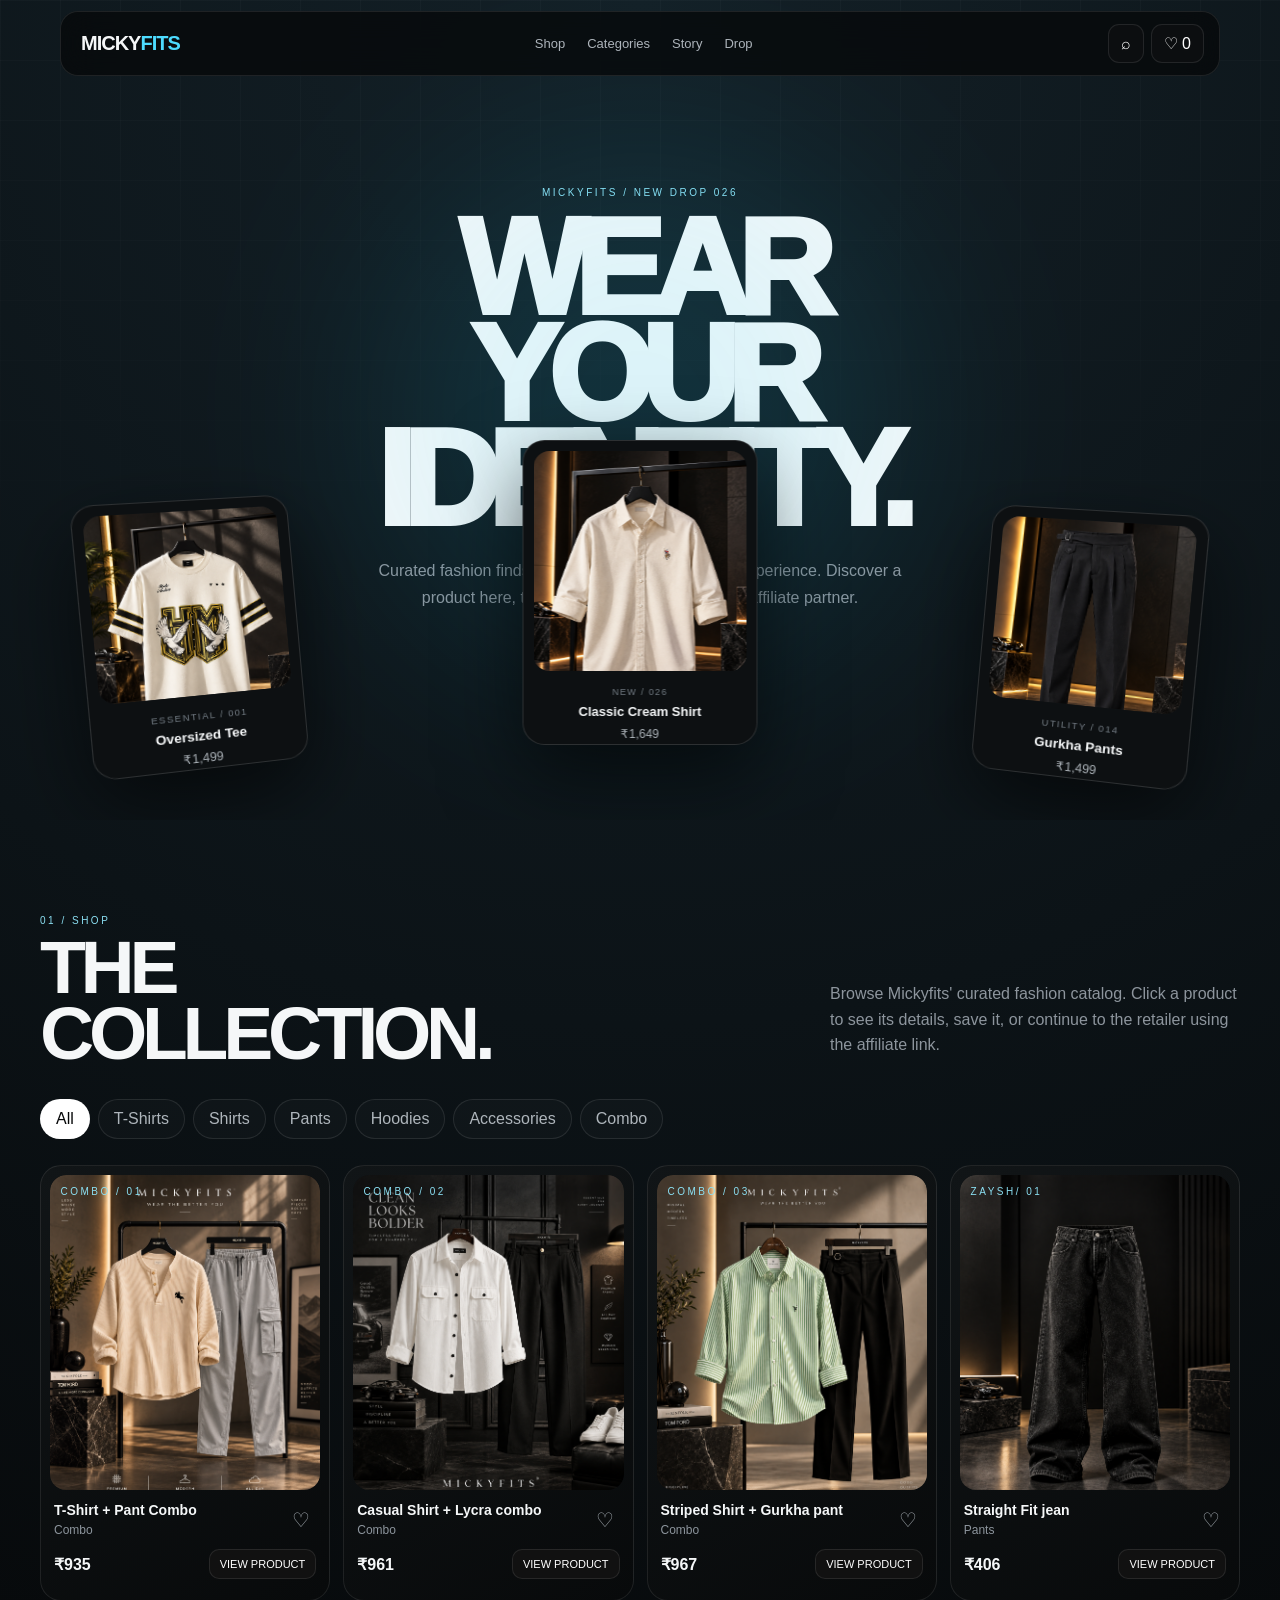
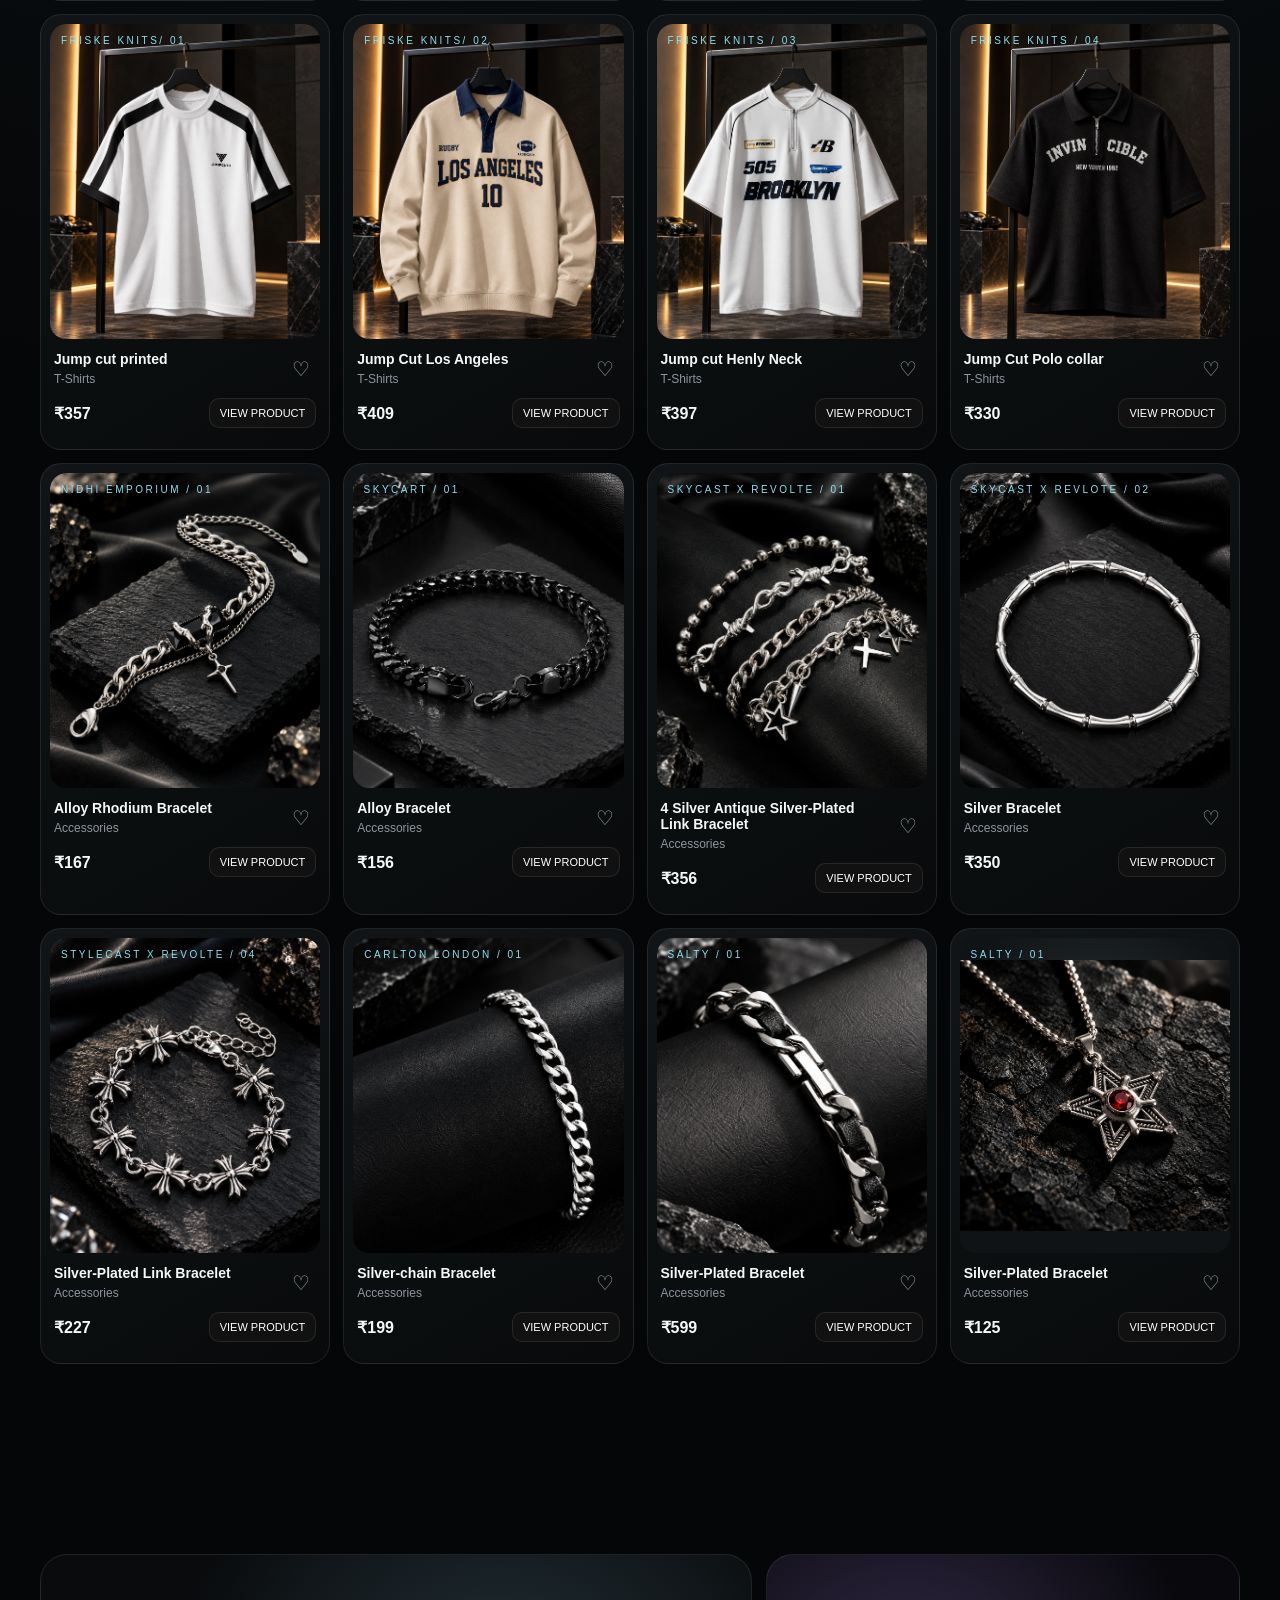
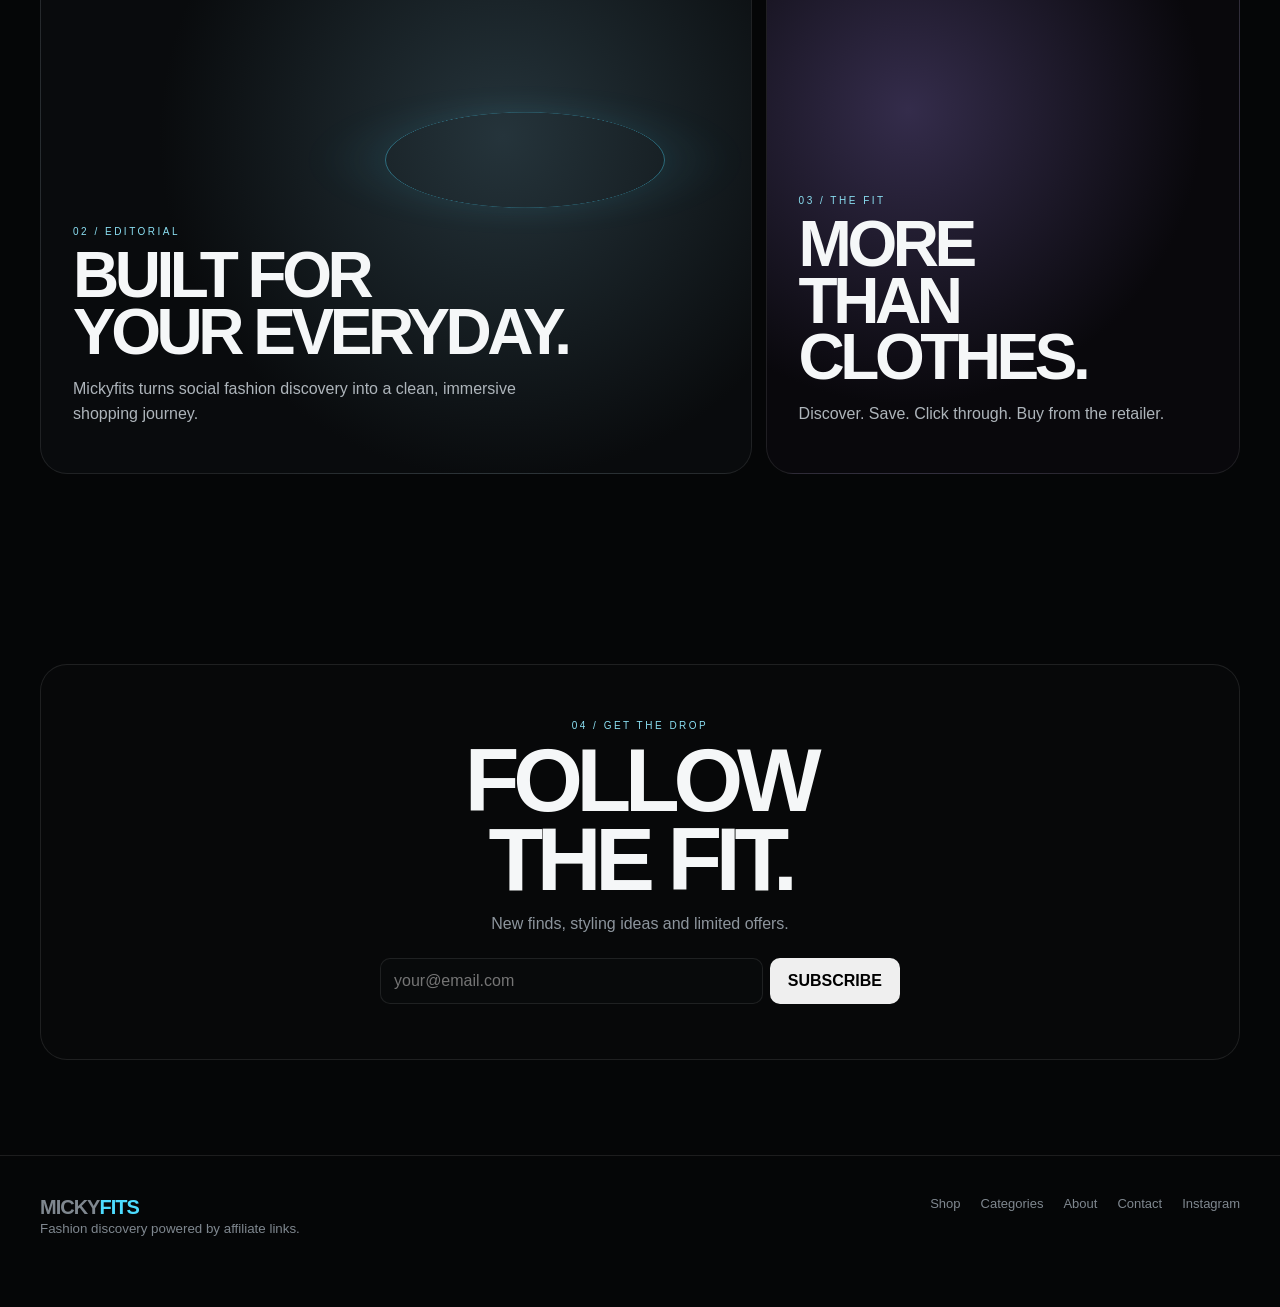
==== mickyfits-affiliate-3d/index.html @ f16ca730 "Initial commit - Mickyfits fashion website" ====
<!doctype html>
<html lang="en">
<head>
<meta charset="utf-8">
<meta name="viewport" content="width=device-width,initial-scale=1">
<title>MickyFits</title>
<style>
:root{--bg:#050607;--card:#0d1012;--line:#ffffff18;--text:#f5f7f8;--muted:#8d959d;--cyan:#4ddcff}
*{box-sizing:border-box}html{scroll-behavior:smooth}body{margin:0;background:radial-gradient(circle at 50% 0,#132027,#050607 45%);
  color:var(--text);font-family:Inter,Arial,sans-serif}
a{text-decoration:none;color:inherit}button,input{font:inherit}button{cursor:pointer}.wrap{width:min(1200px,calc(100% - 28px));margin:auto}
nav{position:fixed;z-index:20;
  top:11px;
  left:50%;
  transform:translateX(-50%);
  width:min(1160px,calc(100% - 24px));
  padding:12px 15px 12px 20px;
  border:1px solid var(--line);
  border-radius:18px;background:#07090acc;backdrop-filter:blur(18px);
  display:flex;
  align-items:center;
  justify-content:space-between}
.logo{font-size:20px;
  font-weight:900;
  letter-spacing:-1px}.logo span{color:var(--cyan)}.links{display:flex;
    gap:22px;font-size:13px;
    color:#adb4bb}.links a:hover{color:#fff}.navbtn{border:1px solid var(--line);
      background:#0c0e10;
      color:#fff;
      border-radius:11px;
      padding:9px 12px}.navactions{display:flex;gap:7px}
.hero{min-height:820px;
  position:relative;
  display:grid;
  place-items:center;
  text-align:center;padding:130px 0 80px;
  overflow:hidden}.grid{position:absolute;
    inset:0;opacity:.35;
    background:linear-gradient(#fff1 1px,transparent 1px),linear-gradient(90deg,#fff1 1px,transparent 1px);
    background-size:60px 60px;
    mask-image:linear-gradient(#000,transparent 75%)}.orb{position:absolute;
      width:520px;
      height:520px;
      border-radius:50%;
      background:#24d7ff;filter:blur(110px);
      opacity:.12}
.eyebrow{font-size:10px;
  letter-spacing:.25em;
  text-transform:uppercase;
  color:#8bdff2}.hero h1{font-size:clamp(60px,11vw,135px);
    line-height:.78;
    letter-spacing:-.09em;
    margin:18px 0;font-weight:950}.hero p{max-width:580px;
      margin:25px auto;color:var(--muted);
      line-height:1.7}.cta{display:inline-block;
        border:1px solid var(--line);
        border-radius:12px;
        padding:13px 18px;
        background:#fff;
        color:#050607;
        font-weight:800}.cta.alt{background:#ffffff08;
          color:#fff}
.stage{position:absolute;
  left:0;
  right:0;
  bottom:20px;
  height:360px;
  perspective:1300px}.float{position:absolute;
    width:205px;
    height:270px;
    border:1px solid #fff2;
    border-radius:22px;
    background:#0d1012;
    padding:10px;
    box-shadow:0 30px 80px #0009;
    transform-style:preserve-3d;
    animation:up 6s ease-in-out infinite}.float:nth-child(1){left:7%;bottom:30px;
      transform:rotateY(18deg) rotateZ(-5deg)}.float:nth-child(2){left:50%;
        bottom:55px;
        transform:translateX(-50%);
        width:235px;
        height:305px;
        animation-delay:-2s}.float:nth-child(3){right:7%;
          bottom:20px;
          transform:rotateY(-18deg) rotateZ(5deg);
          animation-delay:-4s}@keyframes up{50%{translate:0 -16px}}
.visual{height:185px;
  border-radius:16px;
  background:radial-gradient(circle at 50% 35%,#293136,#101315 62%);
  display:grid;
  place-items:center;
  position:relative;
  overflow:hidden}.float:nth-child(2) .visual{height:220px}.tee,.shirt,.pants,.hoodie{filter:drop-shadow(0 20px 18px #0008)}.tee{width:105px;
    height:125px;
    background:#111;border-radius:10px;
    clip-path:polygon(25% 0,40% 10%,60% 10%,75% 0,100% 18%,83% 43%,76% 34%,76% 100%,24% 100%,24% 34%,17% 43%,0 18%)}.shirt{width:115px;
      height:135px;
      background:#ddd3bf;
      clip-path:polygon(28% 0,40% 10%,60% 10%,72% 0,100% 20%,82% 48%,74% 39%,74% 100%,26% 100%,26% 39%,18% 48%,0 20%)}.pants{width:115px;height:150px;
        background:#1d2834;
        clip-path:polygon(18% 0,82% 0,92% 100%,58% 100%,50% 52%,42% 100%,8% 100%)}.meta{padding:10px 2px}.meta small{color:#737c84;
          letter-spacing:.15em;
          font-size:9px}.meta strong{display:block;
            margin:5px 0;
            font-size:13px}.meta span{color:#aab1b7;
              font-size:12px}.float .visual img{
                width:100%;
                height:100%;
                object-fit:contain;
                display:block;
                margin:auto;
              }
section{padding:95px 0}.head{display:flex;
  justify-content:space-between;align-items:end;
  gap:30px;
  margin-bottom:25px}.head h2{font-size:clamp(42px,6vw,75px);
    line-height:.88;
    letter-spacing:-.07em;
    margin:8px 0}.head p{max-width:410px;color:var(--muted);
      line-height:1.6}.cats{display:flex;gap:8px;
        overflow:auto;
        padding-bottom:10px}.cat{white-space:nowrap;
          border:1px solid var(--line);
          border-radius:99px;background:#ffffff05;
          color:#aeb5bb;
          padding:10px 15px}.cat.active,.cat:hover{background:#fff;color:#050607}

.products{display:grid;grid-template-columns:repeat(4,1fr);
  gap:13px}.product{border:1px solid var(--line);background:linear-gradient(150deg,#111517,#080a0b);
    border-radius:21px;
    padding:9px;
    transition:.25s;
    transform-style:preserve-3d}.product:hover{border-color:#4ddcff66;
      box-shadow:0 25px 65px #0008}.product .visual{height:315px}.info{padding:12px 4px}.row{display:flex;
      justify-content:space-between;gap:10px}.info h3{font-size:14px;
        margin:0 0 5px}.info p{font-size:12px;color:var(--muted);
          margin:0}.heart{border:0;
            background:none;
            color:#a3aab0;
            font-size:20px}.view{margin-top:12px;
              display:flex;
              justify-content:space-between;
              align-items:center}.miniBtn{border:1px solid var(--line);
                background:#111;
                color:#fff;
                border-radius:10px;
                padding:8px 10px;
                font-size:11px}
.editorial{display:grid;
  grid-template-columns:1.2fr .8fr;
  gap:14px}.edit{min-height:520px;
    border:1px solid var(--line);
    border-radius:27px;
    position:relative;
    overflow:hidden;
    background:radial-gradient(circle at 65% 35%,#25343b,#090b0d 60%)}.edit:nth-child(2){background:radial-gradient(circle at 30% 30%,#342c4b,#09080c 60%)}.editcopy{position:absolute;
      left:32px;
      right:25px;
      bottom:30px}.big{font-size:clamp(42px,5vw,72px);
        font-weight:900;
        line-height:.88;
        letter-spacing:-.07em;
        margin:10px 0}.ring{position:absolute;
          width:280px;
          height:280px;
          border:1px solid #4ddcff66;
          border-radius:50%;
          top:65px;
          right:12%;
          transform:rotateX(70deg);
          box-shadow:0 0 90px #4ddcff22}
.news{border:1px solid var(--line);
  border-radius:27px;
  padding:55px;
  text-align:center;
  background:#ffffff03}.news h2{font-size:clamp(45px,7vw,90px);
    line-height:.88;
    letter-spacing:-.07em;margin:10px}.news p{color:var(--muted)}.email{display:flex;
      max-width:520px;
      margin:25px auto 0;gap:7px}.email input{flex:1;
        min-width:0;
        background:#080a0b;
        border:1px solid var(--line);
        border-radius:10px;
        color:#fff;
        padding:13px}.email button{border:0;
          border-radius:10px;
          padding:13px 18px;
          font-weight:800}
footer{border-top:1px solid var(--line);
  padding:40px 0 70px;
  color:#7f878f}.foot{display:flex;
    justify-content:space-between;
    gap:20px;
    flex-wrap:wrap}.footlinks{display:flex;
      gap:20px;font-size:13px}
.modal,.side{position:fixed;
  inset:0;z-index:50;display:none;background:#000b;backdrop-filter:blur(10px)}.modal.open,.side.open{display:block}.detail{width:min(1000px,calc(100% - 24px));margin:45px auto;background:#0b0d0f;border:1px solid var(--line);border-radius:26px;padding:18px;display:grid;grid-template-columns:1fr 1fr;gap:16px}.detail .visual{height:570px}.detailText{padding:25px}.detailText h2{font-size:clamp(40px,5vw,70px);line-height:.9;letter-spacing:-.07em;margin:10px 0}.detailText p{color:var(--muted);line-height:1.7}.close{float:right;border:1px solid var(--line);background:#111;color:#fff;border-radius:10px;padding:8px 11px}.affiliate{margin-top:25px;display:flex;gap:8px;flex-wrap:wrap}.note{font-size:11px;color:#727a82;margin-top:12px}
.sidebox{position:absolute;right:0;top:0;height:100%;width:min(430px,100%);background:#0b0d0f;border-left:1px solid var(--line);padding:24px;overflow:auto}.wishitem{display:flex;gap:12px;border-bottom:1px solid var(--line);padding:13px 0}.mini{width:70px;height:80px;border-radius:11px;background:#15191b;display:grid;place-items:center}.empty{color:var(--muted);padding:25px 0}.toast{position:fixed;z-index:100;left:50%;bottom:24px;transform:translate(-50%,25px);opacity:0;background:#fff;color:#050607;padding:11px 16px;border-radius:10px;font-weight:700;transition:.25s}.toast.show{opacity:1;transform:translate(-50%,0)}
@media(max-width:900px){.links{display:none}.products{grid-template-columns:repeat(2,1fr)}.editorial{grid-template-columns:1fr}.detail{grid-template-columns:1fr}.detail .visual{height:400px}.stage .float{width:160px;height:220px}.stage .float:nth-child(2){width:185px;height:250px}.stage .visual{height:145px}.stage .float:nth-child(2) .visual{height:175px}}
@media(max-width:560px){.products{gap:8px}.product .visual{height:235px}.head{display:block}.head p{margin-top:15px}.stage .float:nth-child(1){left:-7%}.stage .float:nth-child(3){right:-7%}.stage .float:nth-child(2){bottom:45px}.news{padding:35px 16px}.email{flex-direction:column}}
</style>
</head>
<body>
<nav><a class="logo" href="#">MICKY<span>FITS</span></a><div class="links"><a href="#shop">Shop</a><a href="#categories">Categories</a><a href="#story">Story</a><a href="#drop">Drop</a></div><div class="navactions"><button class="navbtn" id="search">⌕</button><button class="navbtn" id="wishlist">♡ <span id="wishCount">0</span></button></div></nav>

<section class="hero"><div class="grid"></div><div class="orb"></div><div><div class="eyebrow">MICKYFITS / NEW DROP 026</div><h1>WEAR<br>YOUR<br>IDENTITY.</h1><p>Curated fashion finds with a futuristic 3D shopping experience. Discover a product here, then shop it directly through our affiliate partner.</p><a class="cta" href="#shop">EXPLORE THE DROP</a></div>
<div class="stage">
<div class="float">
  <div class="visual">
    <img src="images/hero-tshirt.png" alt="T-Shirt">
  </div>
  <div class="meta">
    <small>ESSENTIAL / 001</small>
    <strong>Oversized Tee</strong>
    <span>₹1,499</span>
  </div>
</div>

<div class="float">
  <div class="visual">
    <img src="images/hero-shirt.png" alt="Shirt">
  </div>
  <div class="meta">
    <small>NEW / 026</small>
    <strong>Classic Cream Shirt</strong>
    <span>₹1,649</span>
  </div> 
</div>

<div class="float">
  <div class="visual">
    <img src="images/hero-pant.png" alt="Pants">
  </div>
  <div class="meta">
    <small>UTILITY / 014</small>
    <strong>Gurkha Pants</strong>
    <span>₹1,499</span>
  </div>
</div>
</div></section>

<section id="shop"><div class="wrap"><div class="head"><div><div class="eyebrow">01 / SHOP</div><h2>THE<br>COLLECTION.</h2></div><p>Browse Mickyfits' curated fashion catalog. Click a product to see its details, save it, or continue to the retailer using the affiliate link.</p></div>
<div class="cats" id="categories"><button class="cat active" data-cat="All">All</button><button class="cat" data-cat="T-Shirts">T-Shirts</button><button class="cat" data-cat="Shirts">Shirts</button><button class="cat" data-cat="Pants">Pants</button><button class="cat" data-cat="Hoodies">Hoodies</button> <button class="cat" data-cat="Accessories">Accessories</button><button class="cat" data-cat="Combo">Combo</button></div>
<div class="products" id="products" style="margin-top:16px"></div></div></section>

<section id="story"><div class="wrap"><div class="editorial"><div class="edit"><div class="ring"></div><div class="editcopy"><div class="eyebrow">02 / EDITORIAL</div><div class="big">BUILT FOR<br>YOUR EVERYDAY.</div><p style="color:#aeb5bb;max-width:450px;line-height:1.6">Mickyfits turns social fashion discovery into a clean, immersive shopping journey.</p></div></div><div class="edit"><div class="editcopy"><div class="eyebrow">03 / THE FIT</div><div class="big">MORE<br>THAN<br>CLOTHES.</div><p style="color:#aeb5bb;line-height:1.6">Discover. Save. Click through. Buy from the retailer.</p></div></div></div></div></section>

<section id="drop"><div class="wrap"><div class="news"><div class="eyebrow">04 / GET THE DROP</div><h2>FOLLOW<br>THE FIT.</h2><p>New finds, styling ideas and limited offers.</p><form class="email" id="email"><input type="email" placeholder="your@email.com" required><button>SUBSCRIBE</button></form></div></div></section>

<footer><div class="wrap foot"><div><div class="logo">MICKY<span>FITS</span></div><small>Fashion discovery powered by affiliate links.</small></div><div class="footlinks"><a href="#shop">Shop</a><a href="#categories">Categories</a><a href="#story">About</a><a href="mailto:hello@mickyfits.com">Contact</a><a href="#">Instagram</a></div></div></footer>

<div class="modal" id="modal"><div class="detail"><div class="visual" id="detailVisual"></div><div class="detailText"><button class="close" id="closeDetail">Close</button><div class="eyebrow" id="detailTag"></div><h2 id="detailName"></h2><div style="font-size:24px;font-weight:800" id="detailPrice"></div><p>This is a curated affiliate recommendation. Product availability, size options, shipping and final purchase are handled by the retailer.</p><div class="affiliate" id="affiliateArea"><a class="cta" id="affiliate" target="_blank" rel="nofollow sponsored noopener">SHOP THIS PRODUCT ↗</a><a class="cta" id="affiliate2" target="_blank" rel="nofollow sponsored noopener" style="display:none">SHOP SECOND PRODUCT ↗</a><button class="cta alt" id="save">♡ SAVE TO WISHLIST</button></div><div class="note">Affiliate disclosure: Mickyfits may earn a commission from qualifying purchases. Replace the demo affiliate URL with your real tracking link.</div></div></div></div>

<div class="side" id="side"><div class="sidebox"><button class="close" id="closeWish">Close</button><h2>Your Wishlist</h2><div id="wishItems"></div></div></div>
<div class="toast" id="toast"></div>


<script>
const products=[
{id:1,name:"T-Shirt + Pant Combo",cat:"Combo",price:360 + 575 ,type:"Combo",tag:"COMBO / 01",images:"images/Combo/5.2.png",url:"https://ajiio.co/aUGeFt",url2:"https://ajiio.co/cVuMcI",product1Name:"Henley-Neck T-Shirt",product1Price:360,product2Name:"Matching Pant",product2Price:575},
{id:2,name:"Casual Shirt + Lycra combo",cat:"Combo",price:498 + 463 ,type:"Combo",tag:"Combo / 02",images:"images/Combo/1.png",url:"https://fkrt.co/IY9PkU",url2:"https://fkrt.co/BAEHGD",product1Name:"DEELMO Casual shirt ",product1Price:498,product2Name:"Lycra pant",product2Price:463},
{id:3,name:"Striped Shirt + Gurkha pant",cat:"Combo",price:317 + 650,type:"Combo",tag:"Combo / 03",images:"images/Combo/4.2.png",url:"https://fkrt.co/CCOABQ", url2:"https://fkrt.co/e9it0J", product1Name:"Striped shirt ",product1Price:317,product2Name:"Gurkha pant",product2Price:650},
{id:4,name:"Straight Fit jean",cat:"Pants",price:406,type:"Pant",tag:"Zaysh/ 01",images:"images/pant/Zaysh 01.png",url:"https://fkrt.co/p62V5D"},
{id:5,name:"Jump cut printed ",cat:"T-Shirts",price:357,type:"T-Shirts",tag:"FRISKE KNITS/ 01",images:"images/tshirt/3.png", url:"https://myntr.in/YHE7xZ"},
{id:6,name:"Jump Cut Los Angeles",cat:"T-Shirts",price:409,type:"T-Shirt",tag:"FRISKE KNITS/ 02",images:"images/tshirt/4.png",url:"https://myntr.in/KCJzse"},
{id:7,name:"Jump cut Henly Neck",cat:"T-Shirts",price:397,type:"T-Shirts",tag:"FRISKE KNITS / 03",images:"images/tshirt/2.png", url:"https://fkrt.co/wmUzas"},
{id:8,name:"Jump Cut Polo collar",cat:"T-Shirts",price:330,type:"T-Shirts",tag:"FRISKE KNITS / 04",images:"images/tshirt/1.png",url:"https://myntr.in/GXf1WN"},
{id:9,name:"Alloy Rhodium Bracelet",cat:"Accessories",price:167,type:"Accessories",tag:"Nidhi Emporium / 01",images:"images/acc/1b.png",url:"https://fkrt.co/UAimuN"},
{id:10,name:"Alloy Bracelet",cat:"Accessories",price:156,type:"Accessories",tag:"Skycart / 01",images:"images/acc/2b.png",url:"https://fkrt.co/LKrd8H"},
{id:11,name:"4 Silver Antique Silver-Plated Link Bracelet",cat:"Accessories",price:356,type:"Accessories",tag:"Skycast x Revolte / 01",images:"images/acc/3b.png",url:"https://myntr.in/zjkysz"},
{id:12,name:"Silver Bracelet",cat:"Accessories",price:350,type:"Accessories",tag:"Skycast x Revlote / 02",images:"images/acc/4b.png",url:"https://myntr.in/jNt6P9"},
{id:13,name:"Silver-Plated Link Bracelet",cat:"Accessories",price:227,type:"Accessories",tag:"StyleCast x Revolte / 04",images:"images/acc/5b.png",url:"https://myntr.in/KrLtCR"},
{id:14,name:"Silver-chain Bracelet",cat:"Accessories",price:199,type:"Accessories",tag:"Carlton London / 01",images:"images/acc/6b.png",url:"https://myntr.in/OLyxb7"},
{id:15,name:"Silver-Plated Bracelet",cat:"Accessories",price: 599,type:"Accessories",tag:"SALTY / 01",images:"images/acc/7b.png",url:"https://7myntr.in/RuwSPJ"},
{id:16,name:"Silver-Plated Bracelet",cat:"Accessories",price: 125,type:"Accessories",tag:"SALTY / 01",images:"images/acc/8b.png",url:"https://fkrt.co/NxELk8"},
];



let wishlist=[];
try {
  const storedWishlist=JSON.parse(localStorage.getItem("mickyfitsWishlist")||"[]");
  wishlist=Array.isArray(storedWishlist) ? storedWishlist.filter(id=>Number.isInteger(id)) : [];
} catch (error) {
  wishlist=[];
}
let current=null;
const $=s=>document.querySelector(s), productsEl=$("#products"), modal=$("#modal"), side=$("#side");
function visual(t,image){if(image)return`<img src="${image}" alt="Product image" style="width:100%;height:100%;object-fit:contain;border-radius:16px">`;if(t==="tee")return'<div class="tee"></div>';if(t==="shirt")return'<div class="shirt"></div>';if(t==="pants")return'<div class="pants"></div>';if(t==="white")return'<div class="tee" style="background:#eee"></div>';if(t==="denim")return'<div class="pants" style="background:#40556b"></div>';if(t==="overshirt")return'<div class="shirt" style="background:#292d31"></div>';if(t==="stone")return'<div class="pants" style="background:#9a927f"></div>';return'<div class="hoodie" style="width:115px;height:145px;background:#25282b;border-radius:12px;clip-path:polygon(25% 0,40% 11%,60% 11%,75% 0,100% 20%,82% 45%,75% 38%,75% 100%,25% 100%,25% 38%,18% 45%,0 20%)"></div>'}
function save(){localStorage.setItem("mickyfitsWishlist",JSON.stringify(wishlist));updateWish()}
function updateWish(){wishlist=wishlist.filter(id=>products.some(p=>p.id===id));$("#wishCount").textContent=wishlist.length;$("#wishItems").innerHTML=wishlist.length?wishlist.map(id=>{let p=products.find(x=>x.id===id);return`<div class="wishitem"><div class="mini">${visual(p.type,p.images)}</div><div><b>${p.name}</b><div style="color:#89929a;font-size:12px;margin:5px 0">₹${p.price.toLocaleString("en-IN")}</div><button class="navbtn openwish" data-id="${p.id}">View</button> <button class="navbtn remwish" data-id="${p.id}">Remove</button></div></div>`}).join(""):'<div class="empty">No saved products yet.</div>'}
function render(cat="All", query=""){
  const normalize = value => String(value || "").toLowerCase().replace(/[^a-z0-9]+/g," ").trim().replace(/\s+/g," ");
  const compact = value => normalize(value).replace(/\s/g,"");
  const terms = normalize(query).split(" ").filter(Boolean);
  const filtered = products.filter(p => {
    const categoryMatch = cat === "All" || p.cat === cat;
    if (!categoryMatch) return false;
    if (!terms.length) return true;
    const searchable = normalize([p.name,p.cat,p.type,p.tag,p.product1Name,p.product2Name].filter(Boolean).join(" "));
    const searchableCompact = compact(searchable);
    return terms.every(term => searchable.includes(term) || searchableCompact.includes(term.replace(/\s/g,"")));
  });
  productsEl.innerHTML = filtered.length ? filtered.map(p=>`<article class="product tilt"><div class="visual openProduct" data-id="${p.id}">${visual(p.type,p.images)}<span class="eyebrow" style="position:absolute;top:11px;left:11px">${p.tag}</span></div><div class="info"><div class="row"><div><h3>${p.name}</h3><p>${p.cat}</p></div><button class="heart wish" data-id="${p.id}">${wishlist.includes(p.id)?"♥":"♡"}</button></div><div class="view"><b>₹${p.price.toLocaleString("en-IN")}</b><button class="miniBtn openProduct" data-id="${p.id}">VIEW PRODUCT</button></div></div></article>`).join("") : `<div class="empty" style="grid-column:1/-1;padding:32px 0">No products found${query ? ` for “${query.replace(/[&<>"']/g, "")}”` : " in this category"}. Try a product name or category such as bracelet, shirt, pants, or combo.</div>`;
  tilt();
}
function tilt(){document.querySelectorAll(".tilt").forEach(c=>{c.onmousemove=e=>{let r=c.getBoundingClientRect(),x=e.clientX/r.width-r.left/r.width-.5,y=e.clientY/r.height-r.top/r.height-.5;c.style.transform=`perspective(900px) rotateX(${y*-6}deg) rotateY(${x*8}deg)`};c.onmouseleave=()=>c.style.transform=""})}

function openProduct(id){
  current=products.find(p=>p.id===+id);
  $("#detailVisual").innerHTML=visual(current.type,current.images);
  $("#detailTag").textContent=current.tag;
  $("#detailName").textContent=current.name;
  $("#detailPrice").textContent="₹"+current.price.toLocaleString("en-IN");
  $("#affiliate").href=current.url;

  if(current.cat==="Combo" && current.url2){
    $("#affiliate").textContent="SHOP T-SHIRT ↗";
  }else if(current.cat==="T-Shirts"){
    $("#affiliate").textContent="SHOP T-SHIRT ↗";
  }else if(current.cat==="Shirts"){
    $("#affiliate").textContent="SHOP SHIRT ↗";
  }else if(current.cat==="Pants"){
    $("#affiliate").textContent="SHOP PANTS ↗";
  }else if(current.cat==="Accessories"){
    $("#affiliate").textContent="SHOP ↗";
  }else if(current.cat==="Hoodies"){
    $("#affiliate").textContent="SHOP HOODIE ↗";
  }else{
    $("#affiliate").textContent="SHOP PRODUCT ↗";
  }

  const second=$("#affiliate2");
  if(current.cat==="Combo"&&current.url2){
    second.style.display="inline-block";
    second.href=current.url2;
    second.textContent="SHOP PANT ↗";
  }else{
    second.style.display="none";
  }

  $("#save").textContent=wishlist.includes(current.id)
    ?"♥ SAVED TO WISHLIST"
    :"♡ SAVE TO WISHLIST";
  modal.classList.add("open");
}
function toggle(id){id=+id;wishlist=wishlist.includes(id)?wishlist.filter(x=>x!==id):[...wishlist,id];save();render(document.querySelector(".cat.active")?.dataset.cat||"All");if(current?.id===id)$("#save").textContent=wishlist.includes(id)?"♥ SAVED TO WISHLIST":"♡ SAVE TO WISHLIST"}
function toast(s){let t=$("#toast");t.textContent=s;t.classList.add("show");setTimeout(()=>t.classList.remove("show"),1700)}
productsEl.onclick=e=>{let o=e.target.closest(".openProduct"),w=e.target.closest(".wish");if(o)openProduct(o.dataset.id);else if(w)toggle(w.dataset.id)}
$("#categories").onclick=e=>{let b=e.target.closest(".cat");if(!b)return;document.querySelectorAll(".cat").forEach(x=>x.classList.remove("active"));b.classList.add("active");render(b.dataset.cat)}
$("#closeDetail").onclick=()=>modal.classList.remove("open");modal.onclick=e=>{if(e.target===modal)modal.classList.remove("open")}
$("#save").onclick=()=>current&&toggle(current.id)
$("#wishlist").onclick=()=>{updateWish();side.classList.add("open")};$("#closeWish").onclick=()=>side.classList.remove("open");side.onclick=e=>{if(e.target===side)side.classList.remove("open")}
$("#wishItems").onclick=e=>{let v=e.target.closest(".openwish"),r=e.target.closest(".remwish");if(v){side.classList.remove("open");openProduct(v.dataset.id)}if(r){wishlist=wishlist.filter(x=>x!==+r.dataset.id);save();render()}}
$("#search").onclick=()=>{
  const q=prompt("Search Mickyfits products by name, category, or tag");
  if(q===null || !q.trim()) return;
  document.querySelectorAll(".cat").forEach(x=>x.classList.toggle("active",x.dataset.cat==="All"));
  render("All",q.trim());
  location.hash="shop";
  document.querySelector("#shop").scrollIntoView({behavior:"smooth",block:"start"});
  const normalize = value => String(value || "").toLowerCase().replace(/[^a-z0-9]+/g," ").trim().replace(/\s+/g," ");
  const terms=normalize(q).split(" ").filter(Boolean);
  const count=products.filter(p=>{
    const searchable=normalize([p.name,p.cat,p.type,p.tag,p.product1Name,p.product2Name].filter(Boolean).join(" "));
    const compact=searchable.replace(/\s/g,"");
    return terms.every(term=>searchable.includes(term)||compact.includes(term.replace(/\s/g,"")));
  }).length;
  if(count) toast(`${count} product${count===1?"":"s"} found`);
}
$("#email").onsubmit=e=>{e.preventDefault();toast("You're on the Mickyfits drop list.");e.target.reset()}
render();updateWish();
</script>
</body></html>
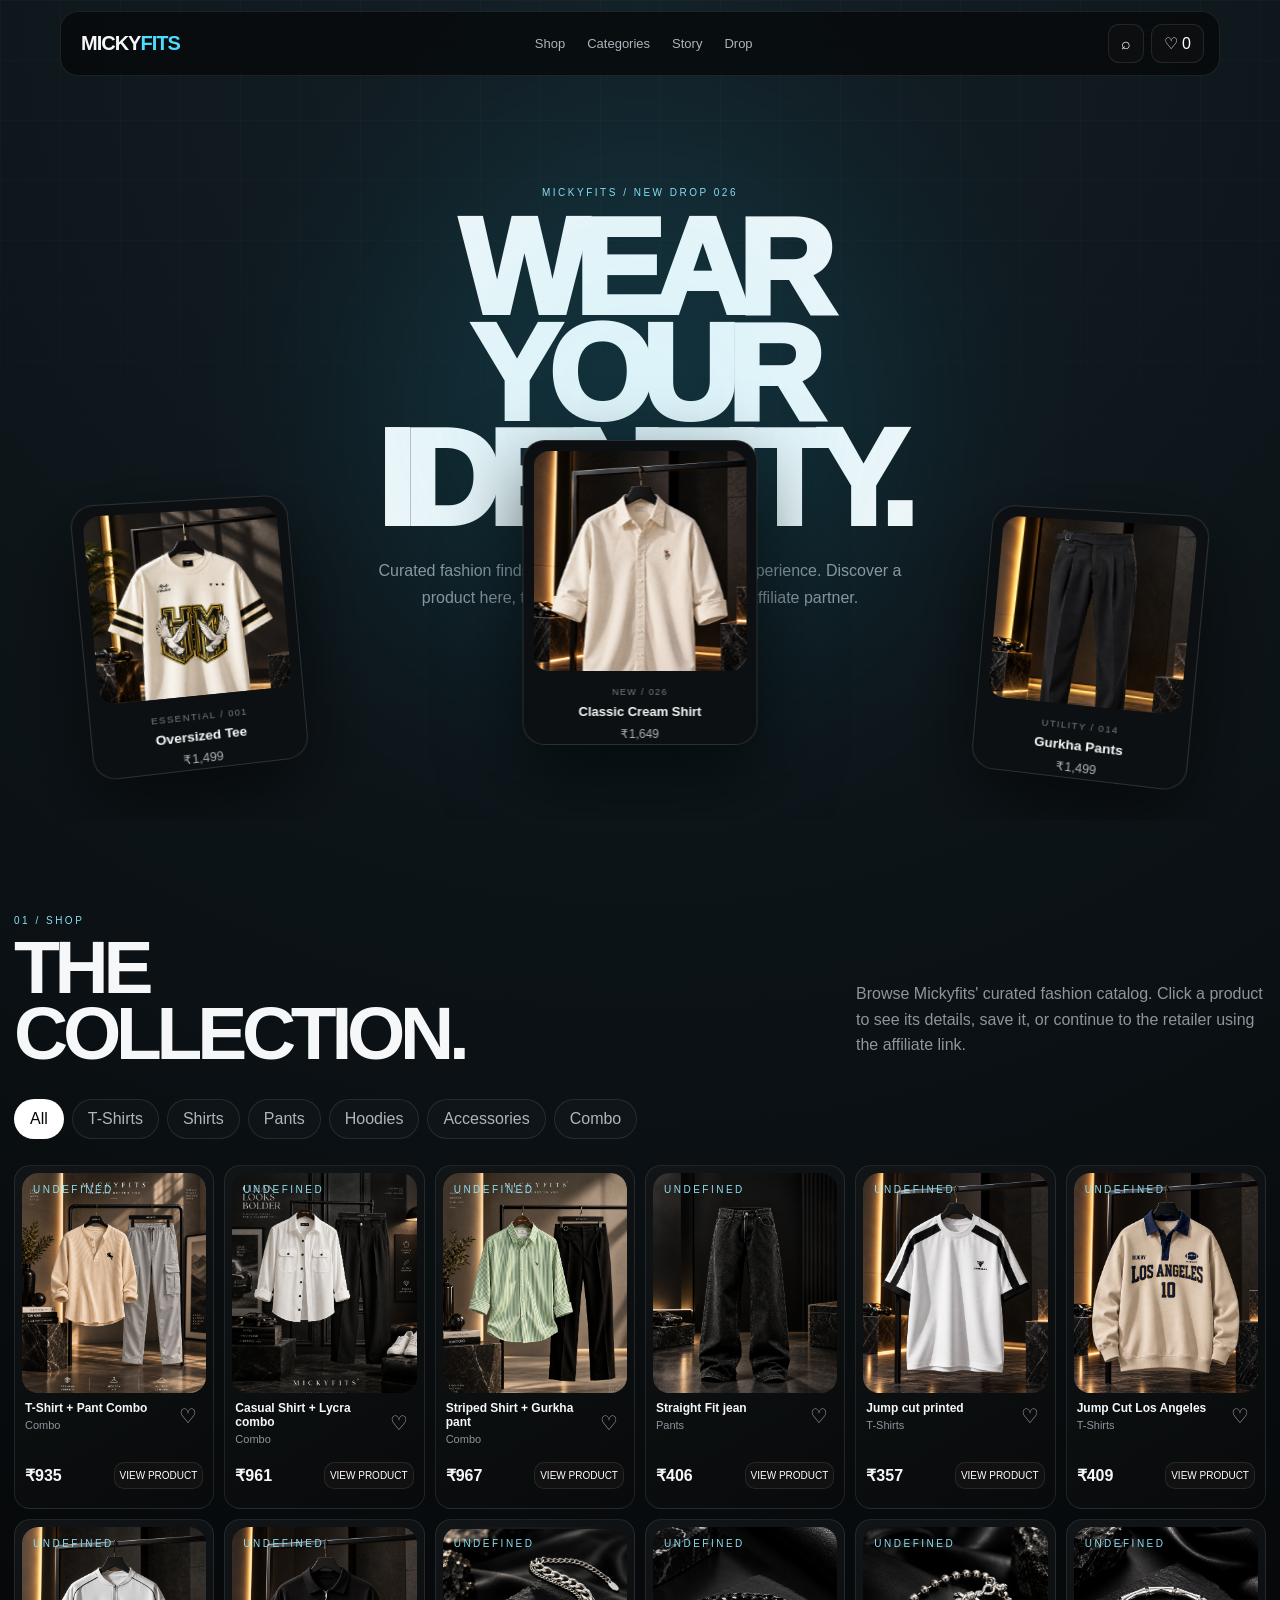
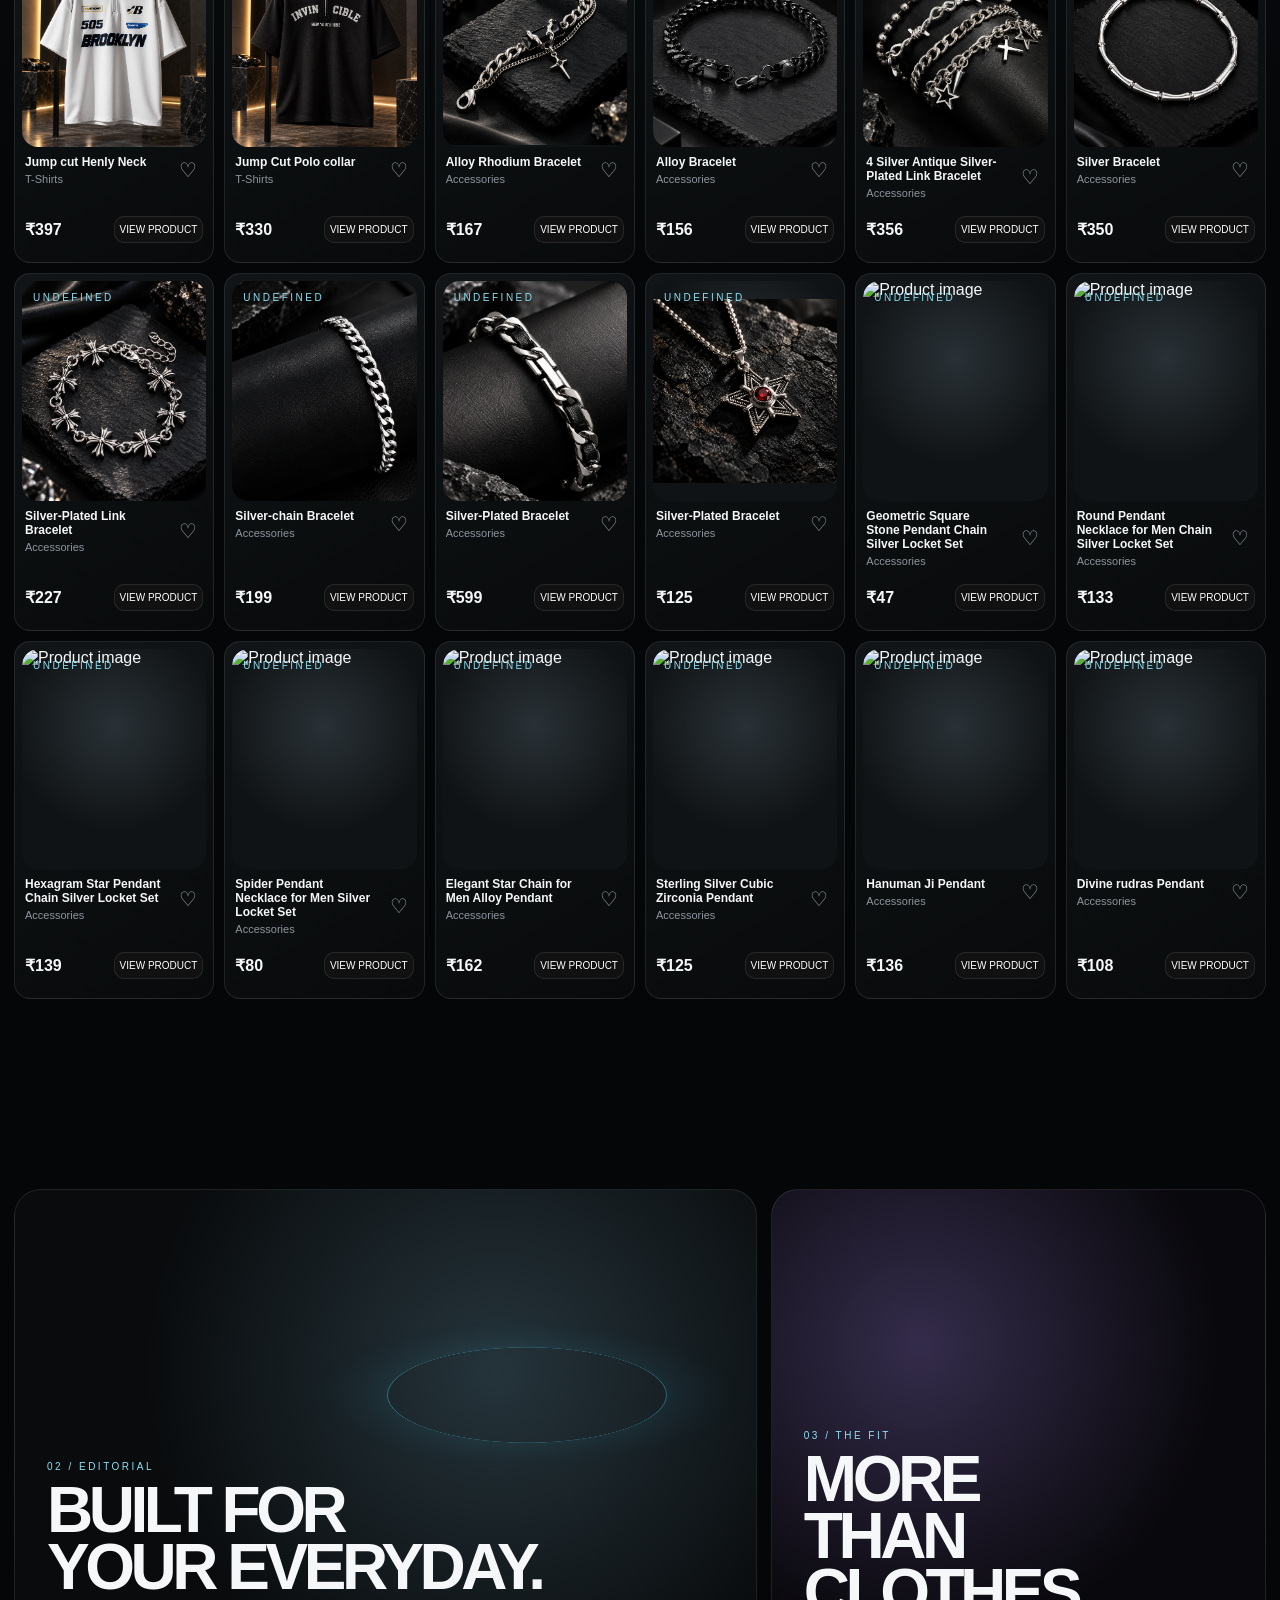
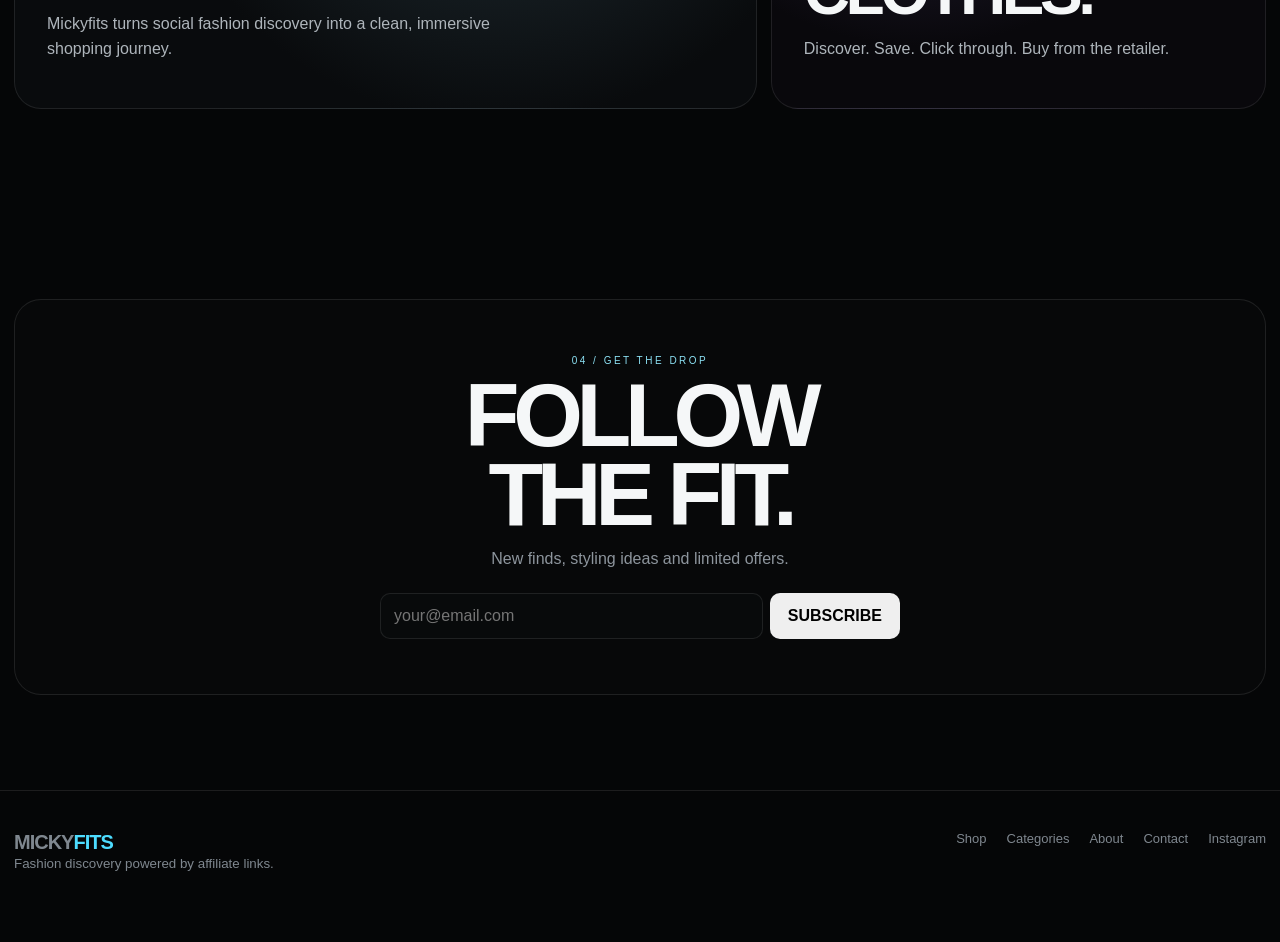
==== commit 56a707ec: "Enhance product grid and wishlist features Updated product grid layout and styles, modified product " ====
--- a/mickyfits-affiliate-3d/index.html
+++ b/mickyfits-affiliate-3d/index.html
@@ -8,7 +8,7 @@
 :root{--bg:#050607;--card:#0d1012;--line:#ffffff18;--text:#f5f7f8;--muted:#8d959d;--cyan:#4ddcff}
 *{box-sizing:border-box}html{scroll-behavior:smooth}body{margin:0;background:radial-gradient(circle at 50% 0,#132027,#050607 45%);
   color:var(--text);font-family:Inter,Arial,sans-serif}
-a{text-decoration:none;color:inherit}button,input{font:inherit}button{cursor:pointer}.wrap{width:min(1200px,calc(100% - 28px));margin:auto}
+a{text-decoration:none;color:inherit}button,input{font:inherit}button{cursor:pointer}.wrap{width:min(1800px,calc(100% - 28px));margin:auto}
 nav{position:fixed;z-index:20;
   top:11px;
   left:50%;
@@ -125,27 +125,52 @@
           color:#aeb5bb;
           padding:10px 15px}.cat.active,.cat:hover{background:#fff;color:#050607}
 
-.products{display:grid;grid-template-columns:repeat(4,1fr);
-  gap:13px}.product{border:1px solid var(--line);background:linear-gradient(150deg,#111517,#080a0b);
-    border-radius:21px;
-    padding:9px;
-    transition:.25s;
-    transform-style:preserve-3d}.product:hover{border-color:#4ddcff66;
-      box-shadow:0 25px 65px #0008}.product .visual{height:315px}.info{padding:12px 4px}.row{display:flex;
-      justify-content:space-between;gap:10px}.info h3{font-size:14px;
-        margin:0 0 5px}.info p{font-size:12px;color:var(--muted);
+
+.products {
+    display: grid;
+    grid-template-columns: repeat(6, minmax(0, 1fr));
+    gap: 10px;
+  }
+  .product{border:1px solid var(--line);background:linear-gradient(150deg,#111517,#080a0b);
+    border-radius:16px;
+    padding: 7px;
+    transition:.2s;
+    transform-style:preserve-3d;
+    display:flex;
+    flex-direction:column;
+  }
+    .product:hover{border-color:#4ddcff66;
+      box-shadow:0 25px 65px #0008}
+      .product .visual{height:220px}
+      .info{padding:8px 3px;
+      display:flex;
+      flex-direction:column;
+      flex: 1;
+    }
+      .row{display:flex;
+      justify-content:space-between;gap:10px}.info h3{font-size:12px;
+        margin:0 0 4px}.info p{font-size:11px;color:var(--muted);
           margin:0}.heart{border:0;
             background:none;
             color:#a3aab0;
-            font-size:20px}.view{margin-top:12px;
+            font-size:20px}
+            .view{margin-top: auto;
+              padding-top: 12px;
+              gap: 5px;
               display:flex;
               justify-content:space-between;
-              align-items:center}.miniBtn{border:1px solid var(--line);
+              align-items:center;
+              min-height:48px
+            }
+              .miniBtn{
+                border:1px solid var(--line);
                 background:#111;
                 color:#fff;
                 border-radius:10px;
-                padding:8px 10px;
-                font-size:11px}
+                padding:7px 5px;
+                font-size:10px;
+                white-space:nowrap;
+              }
 .editorial{display:grid;
   grid-template-columns:1.2fr .8fr;
   gap:14px}.edit{min-height:520px;
@@ -197,7 +222,10 @@
 .modal,.side{position:fixed;
   inset:0;z-index:50;display:none;background:#000b;backdrop-filter:blur(10px)}.modal.open,.side.open{display:block}.detail{width:min(1000px,calc(100% - 24px));margin:45px auto;background:#0b0d0f;border:1px solid var(--line);border-radius:26px;padding:18px;display:grid;grid-template-columns:1fr 1fr;gap:16px}.detail .visual{height:570px}.detailText{padding:25px}.detailText h2{font-size:clamp(40px,5vw,70px);line-height:.9;letter-spacing:-.07em;margin:10px 0}.detailText p{color:var(--muted);line-height:1.7}.close{float:right;border:1px solid var(--line);background:#111;color:#fff;border-radius:10px;padding:8px 11px}.affiliate{margin-top:25px;display:flex;gap:8px;flex-wrap:wrap}.note{font-size:11px;color:#727a82;margin-top:12px}
 .sidebox{position:absolute;right:0;top:0;height:100%;width:min(430px,100%);background:#0b0d0f;border-left:1px solid var(--line);padding:24px;overflow:auto}.wishitem{display:flex;gap:12px;border-bottom:1px solid var(--line);padding:13px 0}.mini{width:70px;height:80px;border-radius:11px;background:#15191b;display:grid;place-items:center}.empty{color:var(--muted);padding:25px 0}.toast{position:fixed;z-index:100;left:50%;bottom:24px;transform:translate(-50%,25px);opacity:0;background:#fff;color:#050607;padding:11px 16px;border-radius:10px;font-weight:700;transition:.25s}.toast.show{opacity:1;transform:translate(-50%,0)}
-@media(max-width:900px){.links{display:none}.products{grid-template-columns:repeat(2,1fr)}.editorial{grid-template-columns:1fr}.detail{grid-template-columns:1fr}.detail .visual{height:400px}.stage .float{width:160px;height:220px}.stage .float:nth-child(2){width:185px;height:250px}.stage .visual{height:145px}.stage .float:nth-child(2) .visual{height:175px}}
+@media(max-width:900px){
+  .links{display:none}
+  .products{grid-template-columns: repeat(6, minmax(0, 1fr));}
+  .editorial{grid-template-columns:1fr}.detail{grid-template-columns:1fr}.detail .visual{height:400px}.stage .float{width:160px;height:220px}.stage .float:nth-child(2){width:185px;height:250px}.stage .visual{height:145px}.stage .float:nth-child(2) .visual{height:175px}}
 @media(max-width:560px){.products{gap:8px}.product .visual{height:235px}.head{display:block}.head p{margin-top:15px}.stage .float:nth-child(1){left:-7%}.stage .float:nth-child(3){right:-7%}.stage .float:nth-child(2){bottom:45px}.news{padding:35px 16px}.email{flex-direction:column}}
 </style>
 </head>
@@ -258,53 +286,41 @@
 
 <script>
 const products=[
-{id:1,name:"T-Shirt + Pant Combo",cat:"Combo",price:360 + 575 ,type:"Combo",tag:"COMBO / 01",images:"images/Combo/5.2.png",url:"https://ajiio.co/aUGeFt",url2:"https://ajiio.co/cVuMcI",product1Name:"Henley-Neck T-Shirt",product1Price:360,product2Name:"Matching Pant",product2Price:575},
-{id:2,name:"Casual Shirt + Lycra combo",cat:"Combo",price:498 + 463 ,type:"Combo",tag:"Combo / 02",images:"images/Combo/1.png",url:"https://fkrt.co/IY9PkU",url2:"https://fkrt.co/BAEHGD",product1Name:"DEELMO Casual shirt ",product1Price:498,product2Name:"Lycra pant",product2Price:463},
-{id:3,name:"Striped Shirt + Gurkha pant",cat:"Combo",price:317 + 650,type:"Combo",tag:"Combo / 03",images:"images/Combo/4.2.png",url:"https://fkrt.co/CCOABQ", url2:"https://fkrt.co/e9it0J", product1Name:"Striped shirt ",product1Price:317,product2Name:"Gurkha pant",product2Price:650},
-{id:4,name:"Straight Fit jean",cat:"Pants",price:406,type:"Pant",tag:"Zaysh/ 01",images:"images/pant/Zaysh 01.png",url:"https://fkrt.co/p62V5D"},
-{id:5,name:"Jump cut printed ",cat:"T-Shirts",price:357,type:"T-Shirts",tag:"FRISKE KNITS/ 01",images:"images/tshirt/3.png", url:"https://myntr.in/YHE7xZ"},
-{id:6,name:"Jump Cut Los Angeles",cat:"T-Shirts",price:409,type:"T-Shirt",tag:"FRISKE KNITS/ 02",images:"images/tshirt/4.png",url:"https://myntr.in/KCJzse"},
-{id:7,name:"Jump cut Henly Neck",cat:"T-Shirts",price:397,type:"T-Shirts",tag:"FRISKE KNITS / 03",images:"images/tshirt/2.png", url:"https://fkrt.co/wmUzas"},
-{id:8,name:"Jump Cut Polo collar",cat:"T-Shirts",price:330,type:"T-Shirts",tag:"FRISKE KNITS / 04",images:"images/tshirt/1.png",url:"https://myntr.in/GXf1WN"},
-{id:9,name:"Alloy Rhodium Bracelet",cat:"Accessories",price:167,type:"Accessories",tag:"Nidhi Emporium / 01",images:"images/acc/1b.png",url:"https://fkrt.co/UAimuN"},
-{id:10,name:"Alloy Bracelet",cat:"Accessories",price:156,type:"Accessories",tag:"Skycart / 01",images:"images/acc/2b.png",url:"https://fkrt.co/LKrd8H"},
-{id:11,name:"4 Silver Antique Silver-Plated Link Bracelet",cat:"Accessories",price:356,type:"Accessories",tag:"Skycast x Revolte / 01",images:"images/acc/3b.png",url:"https://myntr.in/zjkysz"},
-{id:12,name:"Silver Bracelet",cat:"Accessories",price:350,type:"Accessories",tag:"Skycast x Revlote / 02",images:"images/acc/4b.png",url:"https://myntr.in/jNt6P9"},
-{id:13,name:"Silver-Plated Link Bracelet",cat:"Accessories",price:227,type:"Accessories",tag:"StyleCast x Revolte / 04",images:"images/acc/5b.png",url:"https://myntr.in/KrLtCR"},
-{id:14,name:"Silver-chain Bracelet",cat:"Accessories",price:199,type:"Accessories",tag:"Carlton London / 01",images:"images/acc/6b.png",url:"https://myntr.in/OLyxb7"},
-{id:15,name:"Silver-Plated Bracelet",cat:"Accessories",price: 599,type:"Accessories",tag:"SALTY / 01",images:"images/acc/7b.png",url:"https://7myntr.in/RuwSPJ"},
-{id:16,name:"Silver-Plated Bracelet",cat:"Accessories",price: 125,type:"Accessories",tag:"SALTY / 01",images:"images/acc/8b.png",url:"https://fkrt.co/NxELk8"},
+{id:1,name:"T-Shirt + Pant Combo",cat:"Combo",price:360 + 575 ,type:"Combo",images:"images/Combo/5.2.png",url:"https://ajiio.co/aUGeFt",url2:"https://ajiio.co/cVuMcI",product1Name:"Henley-Neck T-Shirt",product1Price:360,product2Name:"Matching Pant",product2Price:575},
+{id:2,name:"Casual Shirt + Lycra combo",cat:"Combo",price:498 + 463 ,type:"Combo",images:"images/Combo/1.png",url:"https://fkrt.co/IY9PkU",url2:"https://fkrt.co/BAEHGD",product1Name:"DEELMO Casual shirt ",product1Price:498,product2Name:"Lycra pant",product2Price:463},
+{id:3,name:"Striped Shirt + Gurkha pant",cat:"Combo",price:317 + 650,type:"Combo",images:"images/Combo/4.2.png",url:"https://fkrt.co/CCOABQ", url2:"https://fkrt.co/e9it0J", product1Name:"Striped shirt ",product1Price:317,product2Name:"Gurkha pant",product2Price:650},
+{id:4,name:"Straight Fit jean",cat:"Pants",price:406,type:"Pant",images:"images/pant/Zaysh 01.png",url:"https://fkrt.co/p62V5D"},
+{id:5,name:"Jump cut printed ",cat:"T-Shirts",price:357,type:"T-Shirts",images:"images/tshirt/3.png", url:"https://myntr.in/YHE7xZ"},
+{id:6,name:"Jump Cut Los Angeles",cat:"T-Shirts",price:409,type:"T-Shirt",images:"images/tshirt/4.png",url:" https://myntr.in/KCJzse"},
+{id:7,name:"Jump cut Henly Neck",cat:"T-Shirts",price:397,type:"T-Shirts",images:"images/tshirt/2.png", url:"https://fkrt.co/wmUzas"},
+{id:8,name:"Jump Cut Polo collar",cat:"T-Shirts",price:330,type:"T-Shirts",images:"images/tshirt/1.png",url:"https://myntr.in/GXf1WN"},
+{id:9,name:"Alloy Rhodium Bracelet",cat:"Accessories",price:167,type:"Accessories",images:"images/acc/1b.png",url:"https://fkrt.co/UAimuN"},
+{id:10,name:"Alloy Bracelet",cat:"Accessories",price:156,type:"Accessories",images:"images/acc/2b.png",url:"https://fkrt.co/LKrd8H"},
+{id:11,name:"4 Silver Antique Silver-Plated Link Bracelet",cat:"Accessories",price:356,type:"Accessories",images:"images/acc/3b.png",url:"https://myntr.in/zjkysz"},
+{id:12,name:"Silver Bracelet",cat:"Accessories",price:350,type:"Accessories",images:"images/acc/4b.png",url:"https://myntr.in/jNt6P9"},
+{id:13,name:"Silver-Plated Link Bracelet",cat:"Accessories",price:227,type:"Accessories",images:"images/acc/5b.png",url:"https://myntr.in/KrLtCR"},
+{id:14,name:"Silver-chain Bracelet",cat:"Accessories",price:199,type:"Accessories",images:"images/acc/6b.png",url:"https://myntr.in/OLyxb7"},
+{id:15,name:"Silver-Plated Bracelet",cat:"Accessories",price: 599,type:"Accessories",images:"images/acc/7b.png",url:"https://7myntr.in/RuwSPJ"},
+{id:16,name:"Silver-Plated Bracelet",cat:"Accessories",price: 125,type:"Accessories",images:"images/acc/8b.png",url:"https://fkrt.co/NxELk8"},
+{id:17,name:"Geometric Square Stone Pendant Chain Silver Locket Set",cat:"Accessories",price:47,type:"Accessories",images:"images/acc/9b.png",url:"https://fkrt.co/2VJb1Y"},
+{id:18,name:"Round Pendant Necklace for Men Chain Silver Locket Set",cat:"Accessories",price:133,type:"Accessories",images:"images/acc/10b.png",url:"https://fkrt.co/0JrXql"},
+{id:19,name:"Hexagram Star Pendant Chain Silver Locket Set",cat:"Accessories",price:139,type:"Accessories",images:"images/acc/11b.png",url:"https://fkrt.co/8b6FEH"},
+{id:20,name:"Spider Pendant Necklace for Men Silver Locket Set",cat:"Accessories",price:80,type:"Accessories",images:"images/acc/12b.png",url:"https://fkrt.co/4WRLj0"},
+{id:21,name:"Elegant Star Chain for Men Alloy Pendant",cat:"Accessories",price:162,type:"Accessories",images:"images/acc/13b.png",url:"https://fkrt.co/F0JulX"},
+{id:22,name:"Sterling Silver Cubic Zirconia Pendant",cat:"Accessories",price:125,type:"Accessories",images:"images/acc/14b.png",url:"https://fkrt.co/mmQuuL"},
+{id:23,name:"Hanuman Ji Pendant",cat:"Accessories",price:136,type:"Accessories",images:"images/acc/15b.png",url:"https://fkrt.co/GUGQRg"},
+{id:24,name:"Divine rudras Pendant",cat:"Accessories",price: 108,type:"Accessories",images:"images/acc/16b.png",url:"https://fkrt.co/hIAOzl"},
+
 ];
 
 
 
-let wishlist=[];
-try {
-  const storedWishlist=JSON.parse(localStorage.getItem("mickyfitsWishlist")||"[]");
-  wishlist=Array.isArray(storedWishlist) ? storedWishlist.filter(id=>Number.isInteger(id)) : [];
-} catch (error) {
-  wishlist=[];
-}
-let current=null;
+let wishlist=JSON.parse(localStorage.getItem("mickyfitsWishlist")||"[]"),current=null;
 const $=s=>document.querySelector(s), productsEl=$("#products"), modal=$("#modal"), side=$("#side");
 function visual(t,image){if(image)return`<img src="${image}" alt="Product image" style="width:100%;height:100%;object-fit:contain;border-radius:16px">`;if(t==="tee")return'<div class="tee"></div>';if(t==="shirt")return'<div class="shirt"></div>';if(t==="pants")return'<div class="pants"></div>';if(t==="white")return'<div class="tee" style="background:#eee"></div>';if(t==="denim")return'<div class="pants" style="background:#40556b"></div>';if(t==="overshirt")return'<div class="shirt" style="background:#292d31"></div>';if(t==="stone")return'<div class="pants" style="background:#9a927f"></div>';return'<div class="hoodie" style="width:115px;height:145px;background:#25282b;border-radius:12px;clip-path:polygon(25% 0,40% 11%,60% 11%,75% 0,100% 20%,82% 45%,75% 38%,75% 100%,25% 100%,25% 38%,18% 45%,0 20%)"></div>'}
 function save(){localStorage.setItem("mickyfitsWishlist",JSON.stringify(wishlist));updateWish()}
-function updateWish(){wishlist=wishlist.filter(id=>products.some(p=>p.id===id));$("#wishCount").textContent=wishlist.length;$("#wishItems").innerHTML=wishlist.length?wishlist.map(id=>{let p=products.find(x=>x.id===id);return`<div class="wishitem"><div class="mini">${visual(p.type,p.images)}</div><div><b>${p.name}</b><div style="color:#89929a;font-size:12px;margin:5px 0">₹${p.price.toLocaleString("en-IN")}</div><button class="navbtn openwish" data-id="${p.id}">View</button> <button class="navbtn remwish" data-id="${p.id}">Remove</button></div></div>`}).join(""):'<div class="empty">No saved products yet.</div>'}
-function render(cat="All", query=""){
-  const normalize = value => String(value || "").toLowerCase().replace(/[^a-z0-9]+/g," ").trim().replace(/\s+/g," ");
-  const compact = value => normalize(value).replace(/\s/g,"");
-  const terms = normalize(query).split(" ").filter(Boolean);
-  const filtered = products.filter(p => {
-    const categoryMatch = cat === "All" || p.cat === cat;
-    if (!categoryMatch) return false;
-    if (!terms.length) return true;
-    const searchable = normalize([p.name,p.cat,p.type,p.tag,p.product1Name,p.product2Name].filter(Boolean).join(" "));
-    const searchableCompact = compact(searchable);
-    return terms.every(term => searchable.includes(term) || searchableCompact.includes(term.replace(/\s/g,"")));
-  });
-  productsEl.innerHTML = filtered.length ? filtered.map(p=>`<article class="product tilt"><div class="visual openProduct" data-id="${p.id}">${visual(p.type,p.images)}<span class="eyebrow" style="position:absolute;top:11px;left:11px">${p.tag}</span></div><div class="info"><div class="row"><div><h3>${p.name}</h3><p>${p.cat}</p></div><button class="heart wish" data-id="${p.id}">${wishlist.includes(p.id)?"♥":"♡"}</button></div><div class="view"><b>₹${p.price.toLocaleString("en-IN")}</b><button class="miniBtn openProduct" data-id="${p.id}">VIEW PRODUCT</button></div></div></article>`).join("") : `<div class="empty" style="grid-column:1/-1;padding:32px 0">No products found${query ? ` for “${query.replace(/[&<>"']/g, "")}”` : " in this category"}. Try a product name or category such as bracelet, shirt, pants, or combo.</div>`;
-  tilt();
-}
+function updateWish(){$("#wishCount").textContent=wishlist.length;$("#wishItems").innerHTML=wishlist.length?wishlist.map(id=>{let p=products.find(x=>x.id===id);return`<div class="wishitem"><div class="mini">${visual(p.type,p.images)}</div><div><b>${p.name}</b><div style="color:#89929a;font-size:12px;margin:5px 0">₹${p.price.toLocaleString("en-IN")}</div><button class="navbtn openwish" data-id="${p.id}">View</button> <button class="navbtn remwish" data-id="${p.id}">Remove</button></div></div>`}).join(""):'<div class="empty">No saved products yet.</div>'}
+function render(cat="All"){productsEl.innerHTML=products.filter(p=>cat==="All"||p.cat===cat).map(p=>`<article class="product tilt"><div class="visual openProduct" data-id="${p.id}">${visual(p.type,p.images)}<span class="eyebrow" style="position:absolute;top:11px;left:11px">${p.tag}</span></div><div class="info"><div class="row"><div><h3>${p.name}</h3><p>${p.cat}</p></div><button class="heart wish" data-id="${p.id}">${wishlist.includes(p.id)?"♥":"♡"}</button></div><div class="view"><b>₹${p.price.toLocaleString("en-IN")}</b><button class="miniBtn openProduct" data-id="${p.id}">VIEW PRODUCT</button></div></div></article>`).join("");tilt()}
 function tilt(){document.querySelectorAll(".tilt").forEach(c=>{c.onmousemove=e=>{let r=c.getBoundingClientRect(),x=e.clientX/r.width-r.left/r.width-.5,y=e.clientY/r.height-r.top/r.height-.5;c.style.transform=`perspective(900px) rotateX(${y*-6}deg) rotateY(${x*8}deg)`};c.onmouseleave=()=>c.style.transform=""})}
 
 function openProduct(id){
@@ -315,20 +331,12 @@
   $("#detailPrice").textContent="₹"+current.price.toLocaleString("en-IN");
   $("#affiliate").href=current.url;
 
-  if(current.cat==="Combo" && current.url2){
+  if(current.cat==="Accessories"){
+    $("#affiliate").textContent="SHOP ↗";
+  }else if(current.cat==="Combo"&&current.url2){
     $("#affiliate").textContent="SHOP T-SHIRT ↗";
-  }else if(current.cat==="T-Shirts"){
+  }else{
     $("#affiliate").textContent="SHOP T-SHIRT ↗";
-  }else if(current.cat==="Shirts"){
-    $("#affiliate").textContent="SHOP SHIRT ↗";
-  }else if(current.cat==="Pants"){
-    $("#affiliate").textContent="SHOP PANTS ↗";
-  }else if(current.cat==="Accessories"){
-    $("#affiliate").textContent="SHOP ↗";
-  }else if(current.cat==="Hoodies"){
-    $("#affiliate").textContent="SHOP HOODIE ↗";
-  }else{
-    $("#affiliate").textContent="SHOP PRODUCT ↗";
   }
 
   const second=$("#affiliate2");
@@ -353,23 +361,8 @@
 $("#save").onclick=()=>current&&toggle(current.id)
 $("#wishlist").onclick=()=>{updateWish();side.classList.add("open")};$("#closeWish").onclick=()=>side.classList.remove("open");side.onclick=e=>{if(e.target===side)side.classList.remove("open")}
 $("#wishItems").onclick=e=>{let v=e.target.closest(".openwish"),r=e.target.closest(".remwish");if(v){side.classList.remove("open");openProduct(v.dataset.id)}if(r){wishlist=wishlist.filter(x=>x!==+r.dataset.id);save();render()}}
-$("#search").onclick=()=>{
-  const q=prompt("Search Mickyfits products by name, category, or tag");
-  if(q===null || !q.trim()) return;
-  document.querySelectorAll(".cat").forEach(x=>x.classList.toggle("active",x.dataset.cat==="All"));
-  render("All",q.trim());
-  location.hash="shop";
-  document.querySelector("#shop").scrollIntoView({behavior:"smooth",block:"start"});
-  const normalize = value => String(value || "").toLowerCase().replace(/[^a-z0-9]+/g," ").trim().replace(/\s+/g," ");
-  const terms=normalize(q).split(" ").filter(Boolean);
-  const count=products.filter(p=>{
-    const searchable=normalize([p.name,p.cat,p.type,p.tag,p.product1Name,p.product2Name].filter(Boolean).join(" "));
-    const compact=searchable.replace(/\s/g,"");
-    return terms.every(term=>searchable.includes(term)||compact.includes(term.replace(/\s/g,"")));
-  }).length;
-  if(count) toast(`${count} product${count===1?"":"s"} found`);
-}
+$("#search").onclick=()=>{let q=prompt("Search Mickyfits");if(!q)return;let p=products.find(x=>(x.name+" "+x.cat).toLowerCase().includes(q.toLowerCase()));if(p){location.hash="shop";setTimeout(()=>openProduct(p.id),300)}else toast("No matching product")}
 $("#email").onsubmit=e=>{e.preventDefault();toast("You're on the Mickyfits drop list.");e.target.reset()}
 render();updateWish();
 </script>
-</body></html>+</body></html>
